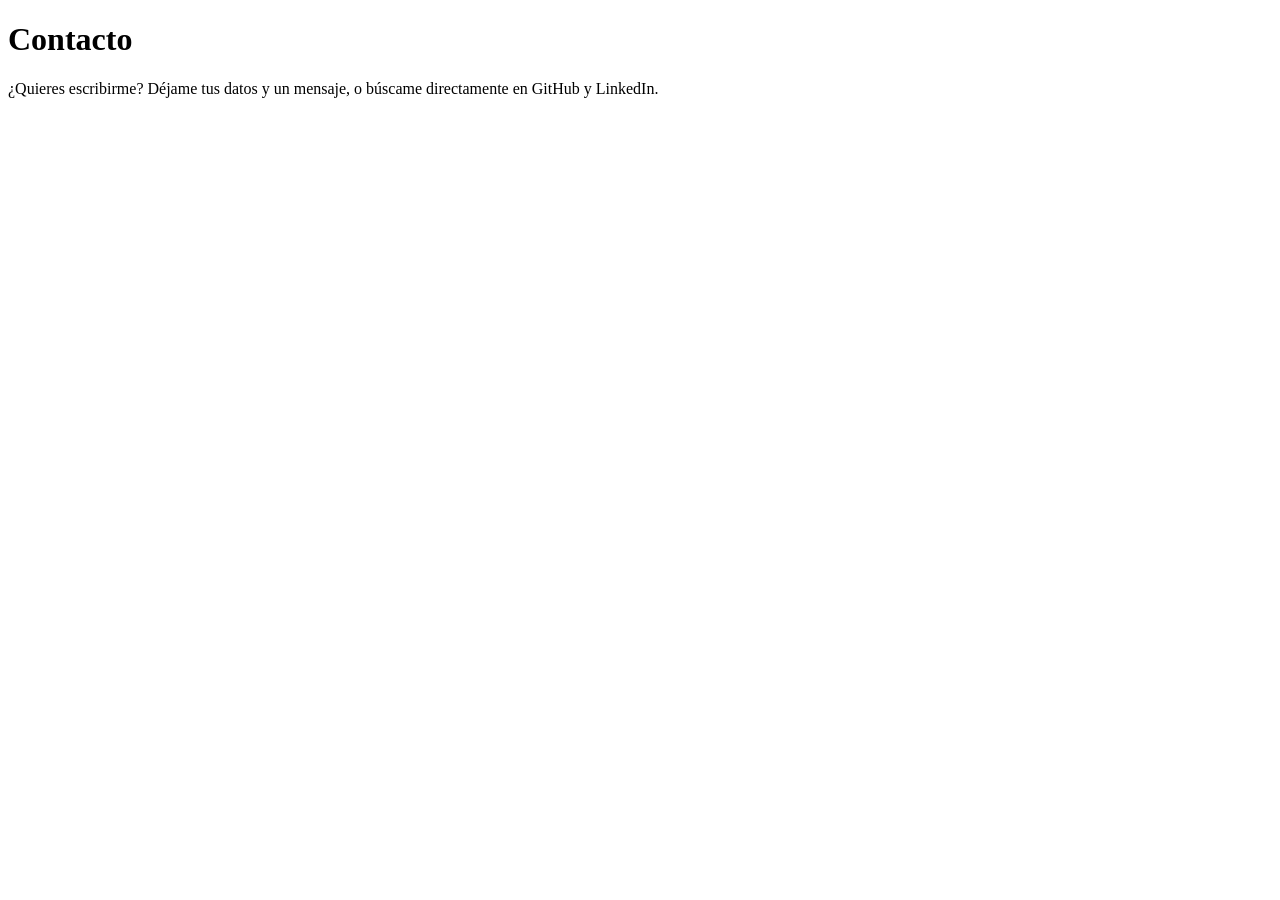
==== contacto.html @ 38d92d10 "Agregar paginas de proyectos y contacto" ====
<!DOCTYPE html>
<html lang="es">
  <head>
    <meta charset="UTF-8" />
    <meta name="viewport" content="width=device-width, initial-scale=1.0" />
    <title>Contacto — Daniel Flórez</title>
  </head>

  <body>
    <main>
      <h1>Contacto</h1>

      <p>
        ¿Quieres escribirme? Déjame tus datos y un mensaje, o búscame
        directamente en GitHub y LinkedIn.
      </p>
    </main>
  </body>
</html>
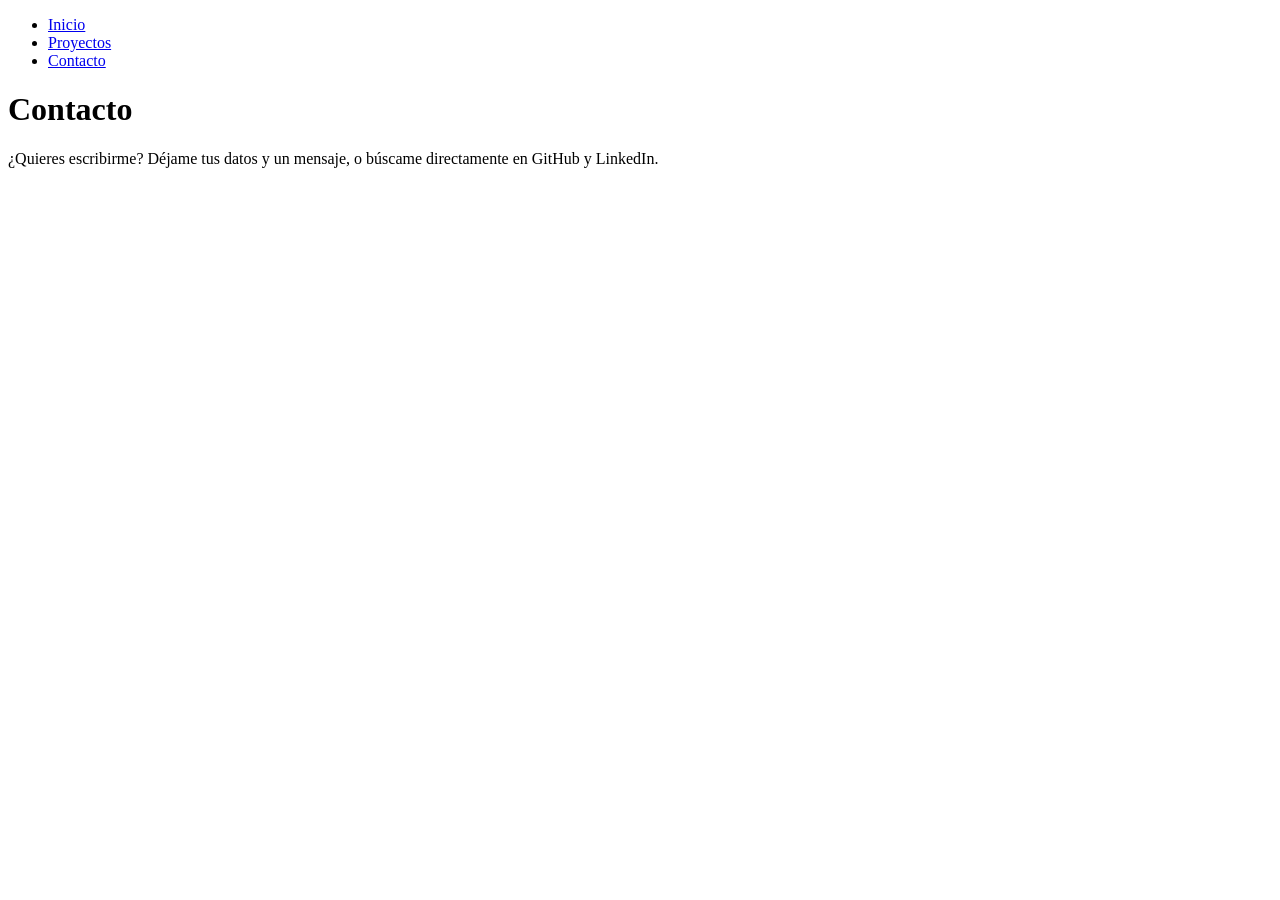
==== commit a57d6ba4: "Agregar navegacion con estado activo" ====
--- a/contacto.html
+++ b/contacto.html
@@ -3,10 +3,20 @@
   <head>
     <meta charset="UTF-8" />
     <meta name="viewport" content="width=device-width, initial-scale=1.0" />
-    <title>Contacto — Daniel Flórez</title>
+    <title>Contacto — Daniel A. Flórez</title>
   </head>
 
   <body>
+    <header>
+      <nav aria-label="Navegación principal">
+        <ul>
+          <li><a href="index.html">Inicio</a></li>
+          <li><a href="proyectos.html">Proyectos</a></li>
+          <li><a href="contacto.html" class="activo" aria-current="page">Contacto</a></li>
+        </ul>
+      </nav>
+    </header>
+
     <main>
       <h1>Contacto</h1>
 
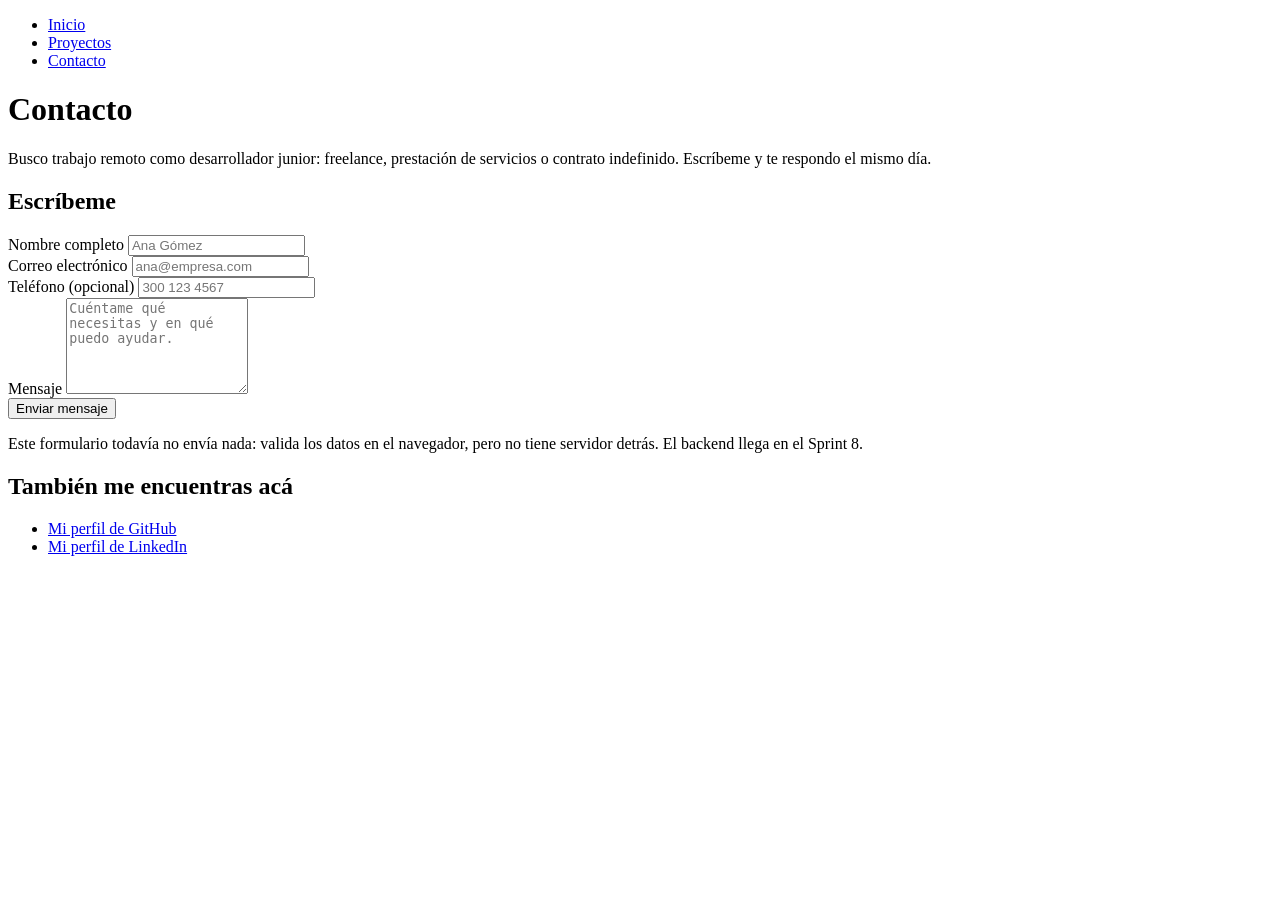
==== commit 8675bc2b: "Agregar formulario de contacto con validacion nativa" ====
--- a/contacto.html
+++ b/contacto.html
@@ -1,29 +1,78 @@
 <!DOCTYPE html>
 <html lang="es">
-  <head>
-    <meta charset="UTF-8" />
-    <meta name="viewport" content="width=device-width, initial-scale=1.0" />
-    <title>Contacto — Daniel A. Flórez</title>
-  </head>
 
-  <body>
-    <header>
-      <nav aria-label="Navegación principal">
-        <ul>
-          <li><a href="index.html">Inicio</a></li>
-          <li><a href="proyectos.html">Proyectos</a></li>
-          <li><a href="contacto.html" class="activo" aria-current="page">Contacto</a></li>
-        </ul>
-      </nav>
-    </header>
+<head>
+  <meta charset="UTF-8" />
+  <meta name="viewport" content="width=device-width, initial-scale=1.0" />
+  <title>Contacto — Daniel A. Flórez</title>
+</head>
 
-    <main>
-      <h1>Contacto</h1>
+<body>
+  <header>
+    <nav aria-label="Navegación principal">
+      <ul>
+        <li><a href="index.html">Inicio</a></li>
+        <li><a href="proyectos.html">Proyectos</a></li>
+        <li><a href="contacto.html" class="activo" aria-current="page">Contacto</a></li>
+      </ul>
+    </nav>
+  </header>
 
-      <p>
-        ¿Quieres escribirme? Déjame tus datos y un mensaje, o búscame
-        directamente en GitHub y LinkedIn.
+  <main>
+    <h1>Contacto</h1>
+
+    <p>
+      Busco trabajo remoto como desarrollador junior: freelance, prestación
+      de servicios o contrato indefinido. Escríbeme y te respondo el mismo
+      día.
+    </p>
+
+    <section>
+      <h2>Escríbeme</h2>
+
+      <form action="#" method="post" class="formulario">
+        <div class="campo">
+          <label for="nombre">Nombre completo</label>
+          <input type="text" id="nombre" name="nombre" required minlength="3" autocomplete="name"
+            placeholder="Ana Gómez" />
+        </div>
+
+        <div class="campo">
+          <label for="correo">Correo electrónico</label>
+          <input type="email" id="correo" name="correo" required autocomplete="email" placeholder="ana@empresa.com" />
+        </div>
+
+        <div class="campo">
+          <label for="telefono">Teléfono (opcional)</label>
+          <input type="tel" id="telefono" name="telefono" autocomplete="tel" placeholder="300 123 4567" />
+        </div>
+
+        <div class="campo">
+          <label for="mensaje">Mensaje</label>
+          <textarea id="mensaje" name="mensaje" rows="6" required minlength="20"
+            placeholder="Cuéntame qué necesitas y en qué puedo ayudar."></textarea>
+        </div>
+
+        <button type="submit">Enviar mensaje</button>
+      </form>
+
+      <p class="nota">
+        Este formulario todavía no envía nada: valida los datos en el
+        navegador, pero no tiene servidor detrás. El backend llega en el
+        Sprint 8.
       </p>
-    </main>
-  </body>
-</html>
+    </section>
+
+    <section>
+      <h2>También me encuentras acá</h2>
+      <ul class="redes">
+        <li><a href="https://github.com/asapdaniel00">Mi perfil de GitHub</a></li>
+        <li>
+          <a href="https://co.linkedin.com/in/daniel-alexander-florez-navarro">Mi perfil de LinkedIn</a>
+        </li>
+      </ul>
+    </section>
+  </main>
+</body>
+
+</html>
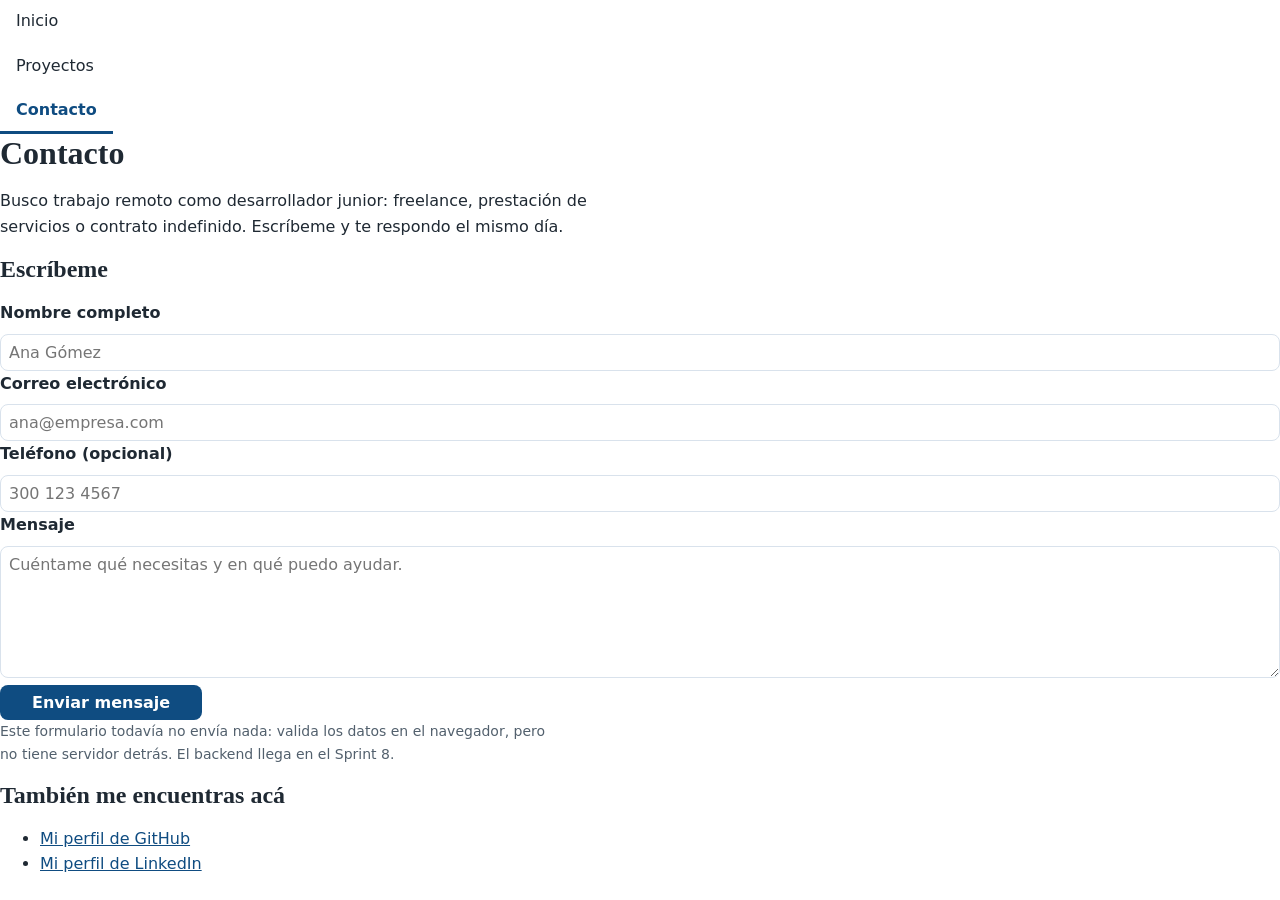
==== commit 8bd4bb3c: "Agregar hoja de estilos y variables CSS" ====
--- a/contacto.html
+++ b/contacto.html
@@ -5,12 +5,14 @@
   <meta charset="UTF-8" />
   <meta name="viewport" content="width=device-width, initial-scale=1.0" />
   <title>Contacto — Daniel A. Flórez</title>
+  <link rel="stylesheet" href="estilos/variables.css" />
+  <link rel="stylesheet" href="estilos/estilos.css" />
 </head>
 
 <body>
   <header>
     <nav aria-label="Navegación principal">
-      <ul>
+      <ul class="navegacion-lista">
         <li><a href="index.html">Inicio</a></li>
         <li><a href="proyectos.html">Proyectos</a></li>
         <li><a href="contacto.html" class="activo" aria-current="page">Contacto</a></li>
--- a/estilos/variables.css
+++ b/estilos/variables.css
@@ -0,0 +1,41 @@
+/* ===========================================================
+   variables.css — el sistema de diseño del sitio.
+   Todo lo que se repite vive acá y en ningún otro lado.
+   Si cambio un color, lo cambio UNA vez y cambia el sitio entero.
+   =========================================================== */
+
+:root {
+  /* --- Color --------------------------------------------------
+     Contraste verificado contra fondo blanco (#ffffff):
+       --color-texto        14.8:1   (mínimo exigido: 4.5:1)
+       --color-texto-suave   6.5:1
+       --color-primario      8.9:1
+       --color-foco          5.0:1
+     Y texto blanco sobre --color-primario: 8.9:1
+  ------------------------------------------------------------ */
+  --color-primario: #0f4c81;
+  --color-primario-oscuro: #0a3558;
+  --color-texto: #1f2933;
+  --color-texto-suave: #52606d;
+  --color-fondo: #ffffff;
+  --color-fondo-alterno: #f5f7fa;
+  --color-borde: #d9e2ec;
+  --color-foco: #b45309;
+
+  /* --- Tipografía --------------------------------------------- */
+  --fuente-base: system-ui, -apple-system, "Segoe UI", Roboto, Arial, sans-serif;
+  --fuente-titulos: Georgia, "Times New Roman", serif;
+
+  /* --- Escala de espacios --------------------------------------
+     Una escala fija evita el "acá le pongo 13px, allá 17px".
+  ------------------------------------------------------------ */
+  --espacio-1: 0.5rem;
+  --espacio-2: 1rem;
+  --espacio-3: 1.5rem;
+  --espacio-4: 2rem;
+  --espacio-5: 3rem;
+
+  /* --- Medidas ------------------------------------------------- */
+  --ancho-maximo: 64rem;
+  --radio: 0.5rem;
+}
--- a/estilos/estilos.css
+++ b/estilos/estilos.css
@@ -0,0 +1,142 @@
+/* ===========================================================
+   estilos.css — tipografía, color y estados.
+   El layout (Flexbox y Grid) está más abajo, en su propio bloque.
+   Cero reglas con prioridad forzada y cero estilos en linea (RC-8).
+   =========================================================== */
+
+/* --- Base ---------------------------------------------------- */
+
+*,
+*::before,
+*::after {
+  box-sizing: border-box;
+}
+
+body {
+  margin: 0;
+  background-color: var(--color-fondo);
+  color: var(--color-texto);
+  font-family: var(--fuente-base);
+  font-size: 1rem;
+  line-height: 1.6;
+}
+
+img {
+  max-width: 100%;
+  height: auto;
+}
+
+/* --- Títulos -------------------------------------------------- */
+
+h1,
+h2,
+h3 {
+  font-family: var(--fuente-titulos);
+  color: var(--color-texto);
+  line-height: 1.2;
+  margin: 0 0 var(--espacio-2);
+}
+
+h1 {
+  font-size: 2rem;
+}
+
+h2 {
+  font-size: 1.5rem;
+}
+
+h3 {
+  font-size: 1.125rem;
+}
+
+p {
+  margin: 0 0 var(--espacio-2);
+  max-width: 62ch;
+}
+
+/* --- Enlaces -------------------------------------------------- */
+
+a {
+  color: var(--color-primario);
+  text-decoration: underline;
+}
+
+a:hover {
+  color: var(--color-primario-oscuro);
+}
+
+/* El foco del teclado. Sin esto, quien navega con Tab está a ciegas. */
+a:focus-visible,
+button:focus-visible,
+input:focus-visible,
+textarea:focus-visible {
+  outline: 3px solid var(--color-foco);
+  outline-offset: 2px;
+}
+
+/* --- Navegación ----------------------------------------------- */
+
+.navegacion-lista {
+  list-style: none;
+  margin: 0;
+  padding: 0;
+}
+
+.navegacion-lista a {
+  display: inline-block;
+  padding: var(--espacio-1) var(--espacio-2);
+  color: var(--color-texto);
+  text-decoration: none;
+  border-bottom: 3px solid transparent;
+}
+
+.navegacion-lista a:hover {
+  color: var(--color-primario);
+}
+
+/* CA-2: la página en la que estás se marca sola. */
+.navegacion-lista a.activo {
+  color: var(--color-primario);
+  font-weight: 700;
+  border-bottom-color: var(--color-primario);
+}
+
+/* --- Formulario ----------------------------------------------- */
+
+label {
+  display: block;
+  margin-bottom: var(--espacio-1);
+  font-weight: 700;
+}
+
+input,
+textarea {
+  width: 100%;
+  padding: var(--espacio-1);
+  border: 1px solid var(--color-borde);
+  border-radius: var(--radio);
+  font-family: inherit;
+  font-size: 1rem;
+  color: var(--color-texto);
+}
+
+button {
+  padding: var(--espacio-1) var(--espacio-4);
+  background-color: var(--color-primario);
+  color: var(--color-fondo);
+  border: none;
+  border-radius: var(--radio);
+  font-family: inherit;
+  font-size: 1rem;
+  font-weight: 700;
+  cursor: pointer;
+}
+
+button:hover {
+  background-color: var(--color-primario-oscuro);
+}
+
+.nota {
+  color: var(--color-texto-suave);
+  font-size: 0.875rem;
+}
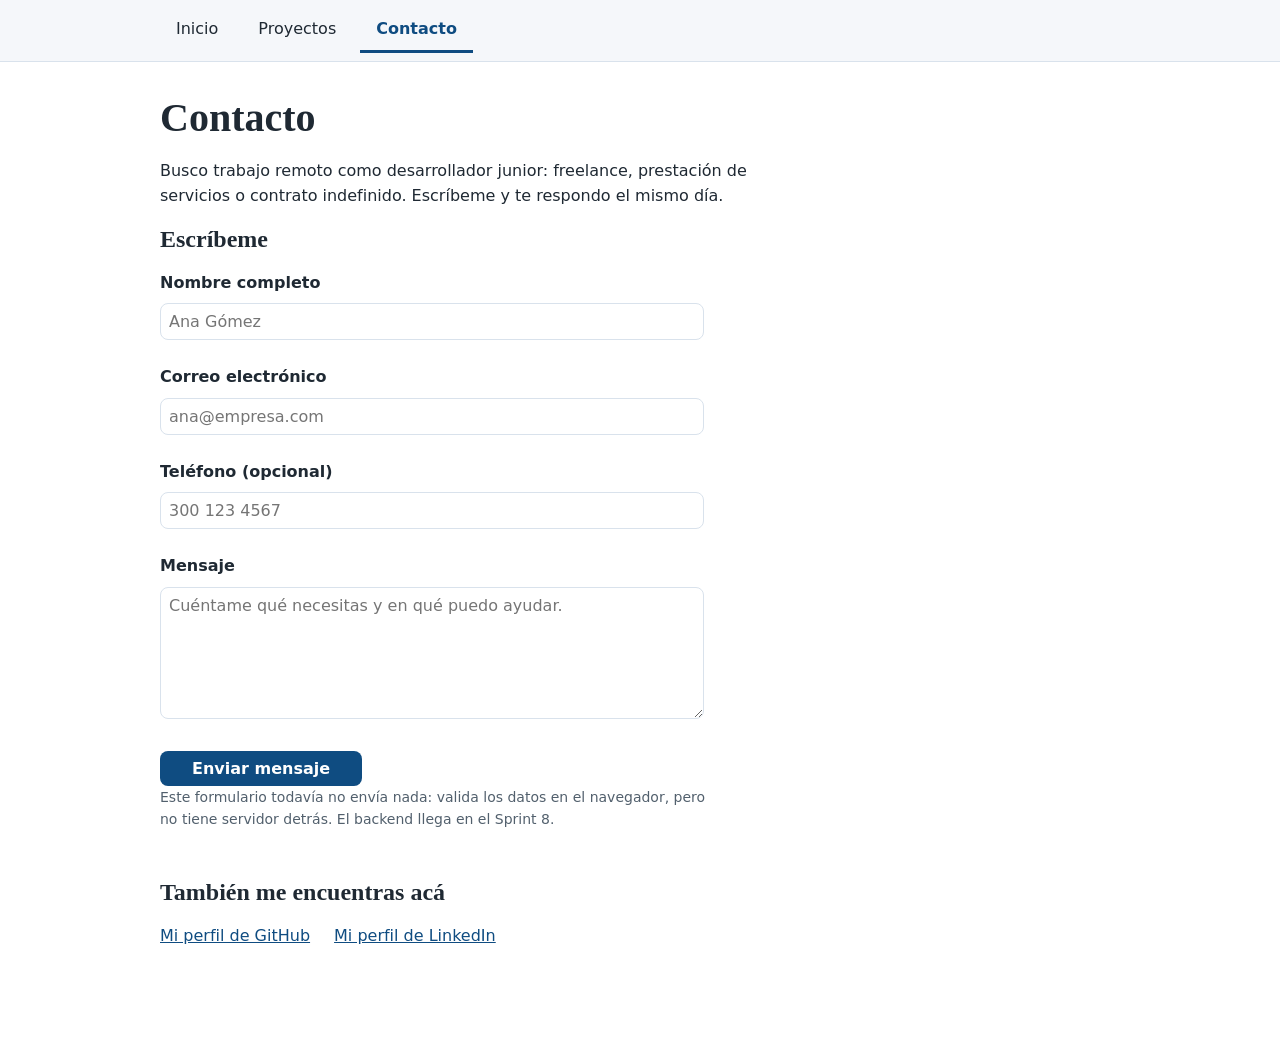
==== commit 20bae00b: "Mejorar accesibilidad y ajustar contenido de inicio" ====
--- a/contacto.html
+++ b/contacto.html
@@ -10,6 +10,8 @@
 </head>
 
 <body>
+  <a class="salto-contenido" href="#contenido">Saltar al contenido principal</a>
+
   <header>
     <nav aria-label="Navegación principal">
       <ul class="navegacion-lista">
@@ -20,7 +22,7 @@
     </nav>
   </header>
 
-  <main>
+  <main id="contenido" tabindex="-1">
     <h1>Contacto</h1>
 
     <p>
--- a/estilos/estilos.css
+++ b/estilos/estilos.css
@@ -140,3 +140,228 @@
   color: var(--color-texto-suave);
   font-size: 0.875rem;
 }
+
+/* ===========================================================
+   LAYOUT — de acá para abajo se acomoda la página.
+   Está escrito "mobile first": las reglas base son las del
+   celular y las media queries solo AGREGAN a medida que hay
+   más espacio. Nunca se quita nada, siempre se suma.
+   =========================================================== */
+
+/* --- Cabecera ------------------------------------------------- */
+
+header {
+  background-color: var(--color-fondo-alterno);
+  border-bottom: 1px solid var(--color-borde);
+}
+
+header nav {
+  max-width: var(--ancho-maximo);
+  margin: 0 auto;
+  padding: var(--espacio-1) var(--espacio-2);
+}
+
+/* Flexbox: los 3 enlaces en fila. flex-wrap deja que bajen
+   de renglón si la pantalla es muy angosta, en vez de desbordarse. */
+.navegacion-lista {
+  display: flex;
+  flex-wrap: wrap;
+  gap: var(--espacio-1);
+}
+
+/* --- Contenedor principal ------------------------------------- */
+
+main {
+  max-width: var(--ancho-maximo);
+  margin: 0 auto;
+  padding: var(--espacio-4) var(--espacio-2) var(--espacio-5);
+}
+
+section {
+  margin-bottom: var(--espacio-5);
+}
+
+/* --- Presentación del inicio (Flexbox) ------------------------ */
+
+.presentacion {
+  display: flex;
+  flex-wrap: wrap;
+  align-items: center;
+  gap: var(--espacio-4);
+  margin-bottom: var(--espacio-5);
+}
+
+/* flex: crecer / encoger / base.
+   Con base 18rem, si no caben 18rem + el avatar, el navegador
+   los apila solo. Esto es responsive SIN media query. */
+.presentacion-texto {
+  flex: 1 1 18rem;
+  min-width: 0;
+}
+
+.avatar {
+  flex-shrink: 0;
+  width: 160px;
+  height: 160px;
+  border-radius: 50%;
+}
+
+.acciones {
+  display: flex;
+  flex-wrap: wrap;
+  align-items: center;
+  gap: var(--espacio-3);
+  margin-top: var(--espacio-3);
+}
+
+.boton {
+  display: inline-block;
+  padding: var(--espacio-1) var(--espacio-4);
+  background-color: var(--color-primario);
+  color: var(--color-fondo);
+  border-radius: var(--radio);
+  font-weight: 700;
+  text-decoration: none;
+}
+
+.boton:hover {
+  background-color: var(--color-primario-oscuro);
+  color: var(--color-fondo);
+}
+
+.lista-habilidades {
+  padding-left: var(--espacio-3);
+}
+
+/* --- Grilla de proyectos (CSS Grid) --------------------------- */
+
+.grilla-proyectos {
+  list-style: none;
+  margin: 0;
+  padding: 0;
+  display: grid;
+  gap: var(--espacio-3);
+  grid-template-columns: 1fr; /* móvil: 1 columna */
+}
+
+.tarjeta {
+  display: flex;
+  flex-direction: column;
+  padding: var(--espacio-3);
+  background-color: var(--color-fondo-alterno);
+  border: 1px solid var(--color-borde);
+  border-radius: var(--radio);
+}
+
+/* Dentro de una tarjeta el límite de 62ch estorba: la tarjeta
+   ya es angosta y el ancho lo manda la grilla. */
+.tarjeta p {
+  max-width: none;
+}
+
+.tarjeta-meta {
+  margin-bottom: var(--espacio-2);
+  color: var(--color-texto-suave);
+  font-size: 0.875rem;
+  text-transform: uppercase;
+  letter-spacing: 0.05em;
+}
+
+.tarjeta-tecnologias {
+  color: var(--color-texto-suave);
+  font-size: 0.875rem;
+}
+
+/* margin-top: auto empuja los enlaces al fondo de la tarjeta,
+   así quedan alineados aunque los textos midan distinto. */
+.tarjeta-enlaces {
+  display: flex;
+  flex-direction: column;
+  gap: var(--espacio-1);
+  margin-top: auto;
+  margin-bottom: 0;
+}
+
+.tarjeta-pendiente {
+  background-color: var(--color-fondo);
+  border-style: dashed;
+  color: var(--color-texto-suave);
+}
+
+/* --- Formulario y redes --------------------------------------- */
+
+.formulario {
+  max-width: 34rem;
+}
+
+.campo {
+  margin-bottom: var(--espacio-3);
+}
+
+.redes {
+  list-style: none;
+  margin: 0;
+  padding: 0;
+  display: flex;
+  flex-wrap: wrap;
+  gap: var(--espacio-3);
+}
+
+/* ===========================================================
+   MEDIA QUERIES — solo dos. Los puntos de corte los eligió el
+   contenido, no los tamaños de celulares de moda.
+   =========================================================== */
+
+/* Tablet: ya caben 2 tarjetas cómodas. */
+@media (min-width: 640px) {
+  .grilla-proyectos {
+    grid-template-columns: repeat(2, 1fr);
+  }
+
+  h1 {
+    font-size: 2.5rem;
+  }
+}
+
+/* Escritorio: caben 3. */
+@media (min-width: 1024px) {
+  .grilla-proyectos {
+    grid-template-columns: repeat(3, 1fr);
+  }
+
+  header nav,
+  main {
+    padding-left: var(--espacio-4);
+    padding-right: var(--espacio-4);
+  }
+}
+
+/* ===========================================================
+   ACCESIBILIDAD
+   =========================================================== */
+
+/* Enlace "saltar al contenido": invisible hasta que alguien
+   presiona Tab. Le ahorra a quien navega con teclado o lector
+   de pantalla tener que pasar por el menú en CADA página. */
+.salto-contenido {
+  position: absolute;
+  top: 0;
+  left: 0;
+  z-index: 10;
+  transform: translateY(-200%);
+  padding: var(--espacio-1) var(--espacio-2);
+  background-color: var(--color-primario);
+  color: var(--color-fondo);
+  text-decoration: none;
+  font-weight: 700;
+}
+
+.salto-contenido:focus {
+  transform: translateY(0);
+}
+
+/* main recibe el foco cuando se usa el salto, pero no debe
+   dibujarse un recuadro alrededor de toda la página. */
+main:focus {
+  outline: none;
+}
